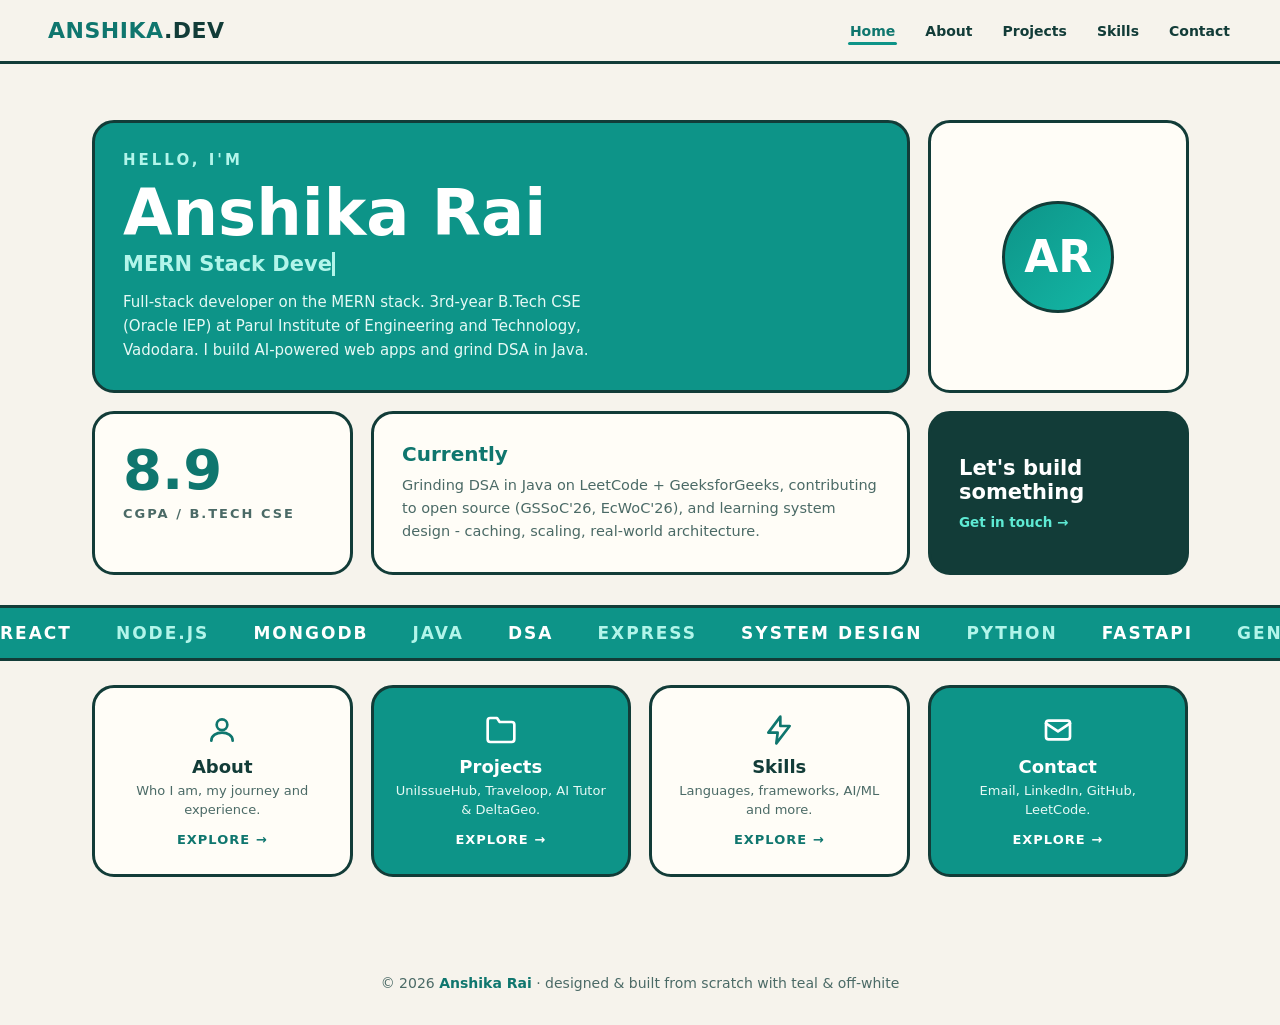
==== index.html @ 5244d3ee "Initial portfolio website" ====
<!DOCTYPE html>
<html lang="en">
<head>
<meta charset="UTF-8">
<meta name="viewport" content="width=device-width, initial-scale=1.0">
<title>Anshika Rai - Full-Stack Developer</title>
<link rel="stylesheet" href="css/style.css">
</head>
<body>
<header class="topbar">
  <a class="brand" href="index.html">ANSHIKA<span>.DEV</span></a>
  <nav>
      <a href="index.html" data-p="index">Home</a>
      <a href="about.html" data-p="about">About</a>
      <a href="projects.html" data-p="projects">Projects</a>
      <a href="skills.html" data-p="skills">Skills</a>
      <a href="contact.html" data-p="contact">Contact</a>
  </nav>
  <button class="burger" aria-label="Menu">☰</button>
</header>
<div class="mobile-nav">
      <a href="index.html" data-p="index">Home</a>
      <a href="about.html" data-p="about">About</a>
      <a href="projects.html" data-p="projects">Projects</a>
      <a href="skills.html" data-p="skills">Skills</a>
      <a href="contact.html" data-p="contact">Contact</a>
</div>
<script>document.querySelectorAll('[data-p="index"]').forEach(a=>a.classList.add('active'))</script>
<main class="bento">
  <div class="tile t-name">
    <div class="hello">HELLO, I'M</div>
    <h1>Anshika Rai</h1>
    <div class="typing"><span class="txt"></span><span class="cursor">|</span></div>
    <p>Full-stack developer on the MERN stack. 3rd-year B.Tech CSE (Oracle IEP) at Parul Institute of Engineering and Technology, Vadodara. I build AI-powered web apps and grind DSA in Java.</p>
  </div>
  <div class="tile t-photo"><div class="avatar">AR</div></div>
  <div class="tile t-cgpa"><div class="big">8.9</div><div class="lbl">CGPA / B.TECH CSE</div></div>
  <div class="tile t-edu"><h3>Currently</h3><p>Grinding DSA in Java on LeetCode + GeeksforGeeks, contributing to open source (GSSoC'26, EcWoC'26), and learning system design - caching, scaling, real-world architecture.</p></div>
  <div class="tile t-cta"><h3>Let's build something</h3><a href="contact.html">Get in touch &rarr;</a></div>
</main>
<div class="marquee-band"><div class="marquee">
<span>REACT</span><span>NODE.JS</span><span>MONGODB</span><span>JAVA</span><span>DSA</span><span>EXPRESS</span><span>SYSTEM DESIGN</span><span>PYTHON</span><span>FASTAPI</span><span>GENAI</span><span>ORACLE SQL</span><span>LANGCHAIN</span>
<span>REACT</span><span>NODE.JS</span><span>MONGODB</span><span>JAVA</span><span>DSA</span><span>EXPRESS</span><span>SYSTEM DESIGN</span><span>PYTHON</span><span>FASTAPI</span><span>GENAI</span><span>ORACLE SQL</span><span>LANGCHAIN</span>
</div></div>
<section class="explore" data-stagger>
  <a class="tile x-card" href="about.html"><div class="ic"><svg viewBox="0 0 24 24"><circle cx="12" cy="8" r="4"/><path d="M4 20c0-4 4-6 8-6s8 2 8 6"/></svg></div><h3>About</h3><p>Who I am, my journey and experience.</p><span class="go">EXPLORE &rarr;</span></a>
  <a class="tile x-card teal" href="projects.html"><div class="ic"><svg viewBox="0 0 24 24"><path d="M22 19a2 2 0 0 1-2 2H4a2 2 0 0 1-2-2V5a2 2 0 0 1 2-2h5l2 3h9a2 2 0 0 1 2 2z"/></svg></div><h3>Projects</h3><p>UniIssueHub, Traveloop, AI Tutor &amp; DeltaGeo.</p><span class="go">EXPLORE &rarr;</span></a>
  <a class="tile x-card" href="skills.html"><div class="ic"><svg viewBox="0 0 24 24"><polygon points="13 2 4 14 11 14 10 22 20 9 13 9 13 2"/></svg></div><h3>Skills</h3><p>Languages, frameworks, AI/ML and more.</p><span class="go">EXPLORE &rarr;</span></a>
  <a class="tile x-card teal" href="contact.html"><div class="ic"><svg viewBox="0 0 24 24"><rect x="3" y="5" width="18" height="14" rx="2"/><polyline points="3 7 12 13 21 7"/></svg></div><h3>Contact</h3><p>Email, LinkedIn, GitHub, LeetCode.</p><span class="go">EXPLORE &rarr;</span></a>
</section>
<footer>&copy; 2026 <b>Anshika Rai</b> &middot; designed &amp; built from scratch with teal &amp; off-white</footer>
<script src="js/main.js"></script>
</body>
</html>
---- css/style.css ----
:root{
  --off:#f6f3ec; --card:#fffdf7; --ink:#123c38; --muted:#4b6a66;
  --teal:#0d9488; --teal-deep:#0f766e; --teal-soft:#b2f5ea; --teal-mist:#e6f9f5;
}
*{margin:0;padding:0;box-sizing:border-box}
html{scroll-behavior:smooth}
body{font-family:'Segoe UI',system-ui,sans-serif;background:var(--off);color:var(--ink);overflow-x:hidden}
a{color:inherit}

/* ---------- shared chrome ---------- */
.topbar{display:flex;justify-content:space-between;align-items:center;padding:18px 48px;border-bottom:3px solid var(--ink);background:var(--off);position:sticky;top:0;z-index:50}
.brand{font-weight:900;font-size:22px;color:var(--teal-deep);letter-spacing:.5px;text-decoration:none}
.brand span{color:var(--ink)}
.topbar nav{display:flex;gap:26px;align-items:center}
.topbar nav a{color:var(--ink);text-decoration:none;font-weight:700;font-size:14px;position:relative;padding:4px 2px}
.topbar nav a::after{content:'';position:absolute;left:0;bottom:-2px;width:0;height:3px;background:var(--teal);border-radius:2px;transition:width .25s}
.topbar nav a:hover::after,.topbar nav a.active::after{width:100%}
.topbar nav a.active{color:var(--teal-deep)}
.burger{display:none;background:none;border:3px solid var(--ink);border-radius:12px;padding:6px 10px;font-size:18px;cursor:pointer;color:var(--ink);font-weight:900}
.mobile-nav{display:none;flex-direction:column;background:var(--off);border-bottom:3px solid var(--ink);padding:10px 24px 18px;gap:4px}
.mobile-nav a{text-decoration:none;font-weight:800;font-size:16px;padding:10px 4px;border-bottom:2px solid rgba(18,60,56,.12)}
.mobile-nav a.active{color:var(--teal-deep)}
.mobile-nav.open{display:flex}

/* ---------- hero strips (teal bg / white text) ---------- */
.strip{background:var(--teal);border-bottom:3px solid var(--ink);padding:70px 32px;text-align:center;position:relative;overflow:hidden}
.strip.off{background:var(--off)}
.strip h1{font-size:clamp(34px,5vw,58px);font-weight:900;color:#fff;line-height:1.05}
.strip.off h1{color:var(--teal-deep)}
.strip p{color:var(--teal-mist);max-width:640px;margin:14px auto 0;font-size:16px;line-height:1.6}
.strip.off p{color:var(--muted)}
.strip .blob{position:absolute;border-radius:50%;background:rgba(255,255,255,.14);animation:drift 9s ease-in-out infinite}
.strip .b1{width:150px;height:150px;top:-50px;left:-40px}
.strip .b2{width:90px;height:90px;bottom:-30px;right:8%;animation-delay:1.6s}
.strip .b3{width:60px;height:60px;top:22%;right:24%;animation-delay:3s}
@keyframes drift{0%,100%{transform:translateY(0) scale(1)}50%{transform:translateY(-16px) scale(1.07)}}

/* ---------- generic layout ---------- */
.wrap{max-width:1160px;margin:0 auto;padding:56px 32px}
.sec-head{display:flex;align-items:baseline;gap:18px;margin-bottom:28px}
.sec-head h2{font-size:clamp(26px,3.4vw,36px);font-weight:900;color:var(--teal-deep)}
.sec-head .rule{flex:1;height:3px;background:var(--ink);border-radius:2px}
.reveal{opacity:0;transform:translateY(34px);transition:opacity .7s,transform .7s}
.reveal.in{opacity:1;transform:none}

/* ---------- tiles / cards ---------- */
.tile{border:3px solid var(--ink);border-radius:22px;padding:28px;background:var(--card);position:relative;overflow:hidden;transition:transform .3s,box-shadow .3s}
.tile:hover{transform:translateY(-7px);box-shadow:9px 9px 0 var(--ink)}
.tile.teal{background:var(--teal);color:#fff}
.tile.teal:hover{box-shadow:9px 9px 0 var(--ink)}
.tile.dark{background:var(--ink);color:#fff}
.grid2{display:grid;grid-template-columns:1fr 1fr;gap:18px}
.grid3{display:grid;grid-template-columns:repeat(3,1fr);gap:18px}
.grid4{display:grid;grid-template-columns:repeat(4,1fr);gap:18px}

/* ---------- home bento ---------- */
.bento{max-width:1160px;margin:0 auto;padding:56px 32px 30px;display:grid;grid-template-columns:repeat(4,1fr);gap:18px}
.bento .tile{animation:pop .7s cubic-bezier(.2,.9,.3,1.2) both}
@keyframes pop{from{opacity:0;transform:translateY(30px) scale(.96)}to{opacity:1;transform:none}}
.t-name{grid-column:span 3;background:var(--teal);color:#fff;animation-delay:.05s}
.t-name .hello{font-size:15px;font-weight:800;letter-spacing:3px;color:var(--teal-soft)}
.t-name h1{font-size:clamp(38px,5vw,64px);font-weight:900;line-height:1.02;margin:12px 0 6px}
.t-name .typing{font-size:clamp(16px,2vw,21px);font-weight:800;color:var(--teal-soft);min-height:28px}
.t-name .typing .cursor{display:inline-block;width:3px;background:var(--teal-soft);animation:blink 1s steps(1) infinite;color:transparent}
@keyframes blink{50%{opacity:0}}
.t-name p{color:var(--teal-mist);font-size:15px;max-width:480px;line-height:1.6;margin-top:10px}
.t-photo{display:flex;align-items:center;justify-content:center;animation-delay:.12s}
.avatar{width:112px;height:112px;border-radius:50%;background:linear-gradient(135deg,var(--teal),#14b8a6);display:flex;align-items:center;justify-content:center;font-size:44px;font-weight:900;color:#fff;border:3px solid var(--ink);animation:bob 4s ease-in-out infinite}
@keyframes bob{0%,100%{transform:translateY(0)}50%{transform:translateY(-10px)}}
.t-cgpa{animation-delay:.18s}
.t-cgpa .big{font-size:56px;font-weight:900;color:var(--teal-deep);line-height:1}
.t-cgpa .lbl{font-weight:800;font-size:13px;letter-spacing:2px;color:var(--muted);margin-top:8px}
.t-edu{grid-column:span 2;animation-delay:.24s}
.t-edu h3{color:var(--teal-deep);font-size:20px;margin-bottom:8px}
.t-edu p{color:var(--muted);font-size:14.5px;line-height:1.6}
.t-cta{background:var(--ink);color:#fff;display:flex;flex-direction:column;justify-content:center;animation-delay:.3s}
.t-cta h3{font-size:21px;margin-bottom:10px}
.t-cta a{color:#5eead4;font-weight:800;text-decoration:none;font-size:13.5px;word-break:break-word}
.t-cta a:hover{text-decoration:underline}

/* explore tiles */
.explore{max-width:1160px;margin:0 auto;padding:24px 32px 64px;display:grid;grid-template-columns:repeat(4,1fr);gap:18px}
.x-card{text-decoration:none;text-align:center;padding:26px 18px}
.x-card .ic{font-size:30px}
.x-card h3{margin:10px 0 4px;font-size:18px}
.x-card p{font-size:13px;color:var(--muted);line-height:1.5}
.x-card.teal p{color:var(--teal-mist)}
.x-card .go{display:inline-block;margin-top:12px;font-weight:900;font-size:13px;letter-spacing:1px;color:var(--teal-deep)}
.x-card.teal .go{color:#fff}

/* ---------- marquee ---------- */
.marquee-band{background:var(--teal);border-top:3px solid var(--ink);border-bottom:3px solid var(--ink);overflow:hidden;padding:15px 0}
.marquee{display:flex;gap:44px;white-space:nowrap;animation:mscroll 20s linear infinite;width:max-content}
.marquee span{color:#fff;font-weight:900;font-size:17px;letter-spacing:2px}
.marquee span:nth-child(even){color:var(--teal-soft)}
@keyframes mscroll{to{transform:translateX(-50%)}}

/* ---------- about page ---------- */
.about-lead{display:grid;grid-template-columns:1.4fr 1fr;gap:18px}
.about-lead .tile p{font-size:15.5px;line-height:1.7;color:var(--muted)}
.about-lead .tile.teal p{color:var(--teal-mist)}
.fact{display:flex;justify-content:space-between;align-items:center;padding:10px 0;border-bottom:2px dashed rgba(255,255,255,.35);font-size:14.5px}
.fact:last-child{border-bottom:none}
.fact b{font-size:14px}
.xp{display:flex;flex-direction:column;gap:16px}
.xp-row{display:flex;gap:20px;align-items:flex-start}
.xp-row .badge{min-width:52px;height:52px;border-radius:16px;border:3px solid var(--ink);display:flex;align-items:center;justify-content:center;font-weight:900;font-size:19px;background:var(--teal);color:#fff;flex-shrink:0}
.xp-row.alt .badge{background:var(--ink)}
.xp-row h3{font-size:18.5px;margin-bottom:4px}
.xp-row .org{font-size:13px;font-weight:800;letter-spacing:1px;color:var(--teal-deep)}
.xp-row.alt .org{color:var(--teal-soft)}
.xp-row p{font-size:14px;line-height:1.6;color:var(--muted);margin-top:3px}
.xp-row.alt p{color:var(--teal-mist)}
.edu-grid{display:grid;grid-template-columns:1fr 1fr;gap:18px}
.edu-grid h3{font-size:20px;margin-bottom:6px}
.edu-grid .where{font-weight:800;font-size:13.5px;letter-spacing:.5px}
.edu-grid .meta{margin-top:8px;font-size:14px;line-height:1.6}
.cert-grid{display:grid;grid-template-columns:repeat(4,1fr);gap:16px}
.cert{padding:20px;text-align:left}
.cert .issuer{font-size:11.5px;font-weight:900;letter-spacing:2px;color:var(--teal-deep)}
.cert.teal .issuer{color:var(--teal-soft)}
.cert h4{font-size:15.5px;margin:8px 0 6px;line-height:1.35}
.cert .date{font-size:12.5px;font-weight:700;color:var(--muted)}
.cert.teal .date{color:var(--teal-mist)}

/* ---------- projects page ---------- */
.proj-list{display:flex;flex-direction:column;gap:26px}
.proj-card{display:grid;grid-template-columns:110px 1fr;gap:26px;padding:34px}
.proj-card .pnum{font-size:56px;font-weight:900;color:var(--teal);line-height:1;opacity:.9}
.proj-card.teal .pnum{color:var(--teal-soft)}
.proj-card h3{font-size:26px;margin-bottom:4px}
.proj-card .stack{font-size:13px;font-weight:800;letter-spacing:.5px;color:var(--teal-deep);margin-bottom:12px}
.proj-card.teal .stack{color:var(--teal-soft)}
.proj-card ul{list-style:none;display:flex;flex-direction:column;gap:7px;margin:10px 0 16px}
.proj-card li{font-size:14.5px;line-height:1.55;color:var(--muted);padding-left:20px;position:relative}
.proj-card.teal li{color:var(--teal-mist)}
.proj-card li::before{content:'▸';position:absolute;left:0;color:var(--teal)}
.proj-card.teal li::before{color:var(--teal-soft)}
.btn{display:inline-flex;align-items:center;gap:8px;background:var(--ink);color:#fff;text-decoration:none;font-weight:800;font-size:13.5px;padding:11px 20px;border-radius:999px;border:3px solid var(--ink);transition:transform .25s,box-shadow .25s}
.btn:hover{transform:translateY(-3px);box-shadow:5px 5px 0 rgba(18,60,56,.35)}
.proj-card.teal .btn{background:#fff;color:var(--teal-deep);border-color:#fff}
.tags{display:flex;gap:8px;flex-wrap:wrap;margin-top:14px}
.tag{font-size:11.5px;font-weight:800;padding:5px 12px;border-radius:999px;background:rgba(13,148,136,.12);color:var(--teal-deep)}
.proj-card.teal .tag{background:rgba(255,255,255,.2);color:#fff}

/* ---------- skills page ---------- */
.skill-grid{display:grid;grid-template-columns:repeat(3,1fr);gap:18px}
.skill-card h3{font-size:19px;margin-bottom:4px}
.skill-card .sub{font-size:12px;font-weight:800;letter-spacing:2px;color:var(--teal-deep);margin-bottom:14px}
.skill-card.teal .sub{color:var(--teal-soft)}
.chips{display:flex;gap:8px;flex-wrap:wrap}
.chip{font-size:13px;font-weight:800;padding:7px 14px;border-radius:999px;border:2.5px solid var(--ink);background:var(--off);color:var(--ink);transition:transform .2s,background .2s,color .2s}
.chip:hover{transform:translateY(-3px) rotate(-1deg);background:var(--teal);color:#fff;border-color:var(--teal)}
.skill-card.teal .chip{border-color:#fff;background:transparent;color:#fff}
.skill-card.teal .chip:hover{background:#fff;color:var(--teal-deep)}

/* ---------- contact page ---------- */
.contact-grid{display:grid;grid-template-columns:repeat(3,1fr);gap:18px}
.c-card{text-decoration:none;text-align:center;padding:30px 20px;display:block}
.c-card .ic{font-size:32px}
.c-card h3{margin:10px 0 4px;font-size:17px}
.c-card p{font-size:13px;color:var(--muted);word-break:break-word;line-height:1.5}
.c-card.teal p{color:var(--teal-mist)}
.c-card .go{display:inline-block;margin-top:12px;font-weight:900;font-size:13px;letter-spacing:1px;color:var(--teal-deep)}
.c-card.teal .go{color:#fff}

footer{text-align:center;padding:34px 20px;color:var(--muted);font-size:14px}
footer b{color:var(--teal-deep)}

/* ---------- responsive ---------- */
@media(max-width:900px){
  .topbar{padding:14px 22px}
  .topbar nav{display:none}
  .burger{display:block}
  .bento,.explore{grid-template-columns:repeat(2,1fr);padding-left:20px;padding-right:20px}
  .t-name,.t-edu{grid-column:span 2}
  .wrap{padding:44px 20px}
  .grid2,.grid3,.grid4,.edu-grid,.skill-grid,.contact-grid,.about-lead{grid-template-columns:1fr}
  .cert-grid{grid-template-columns:repeat(2,1fr)}
  .proj-card{grid-template-columns:1fr;padding:26px;gap:12px}
  .strip{padding:56px 20px}
}
@media(max-width:480px){
  .bento,.explore{grid-template-columns:1fr}
  .t-name,.t-edu{grid-column:span 1}
  .cert-grid{grid-template-columns:1fr}
}

/* svg icons */
.ic{color:var(--teal-deep);display:flex;justify-content:center}
.ic svg{width:32px;height:32px;stroke:currentColor;fill:none;stroke-width:2;stroke-linecap:round;stroke-linejoin:round}
.tile.teal .ic{color:#fff}
.tile.dark .ic{color:#5eead4}
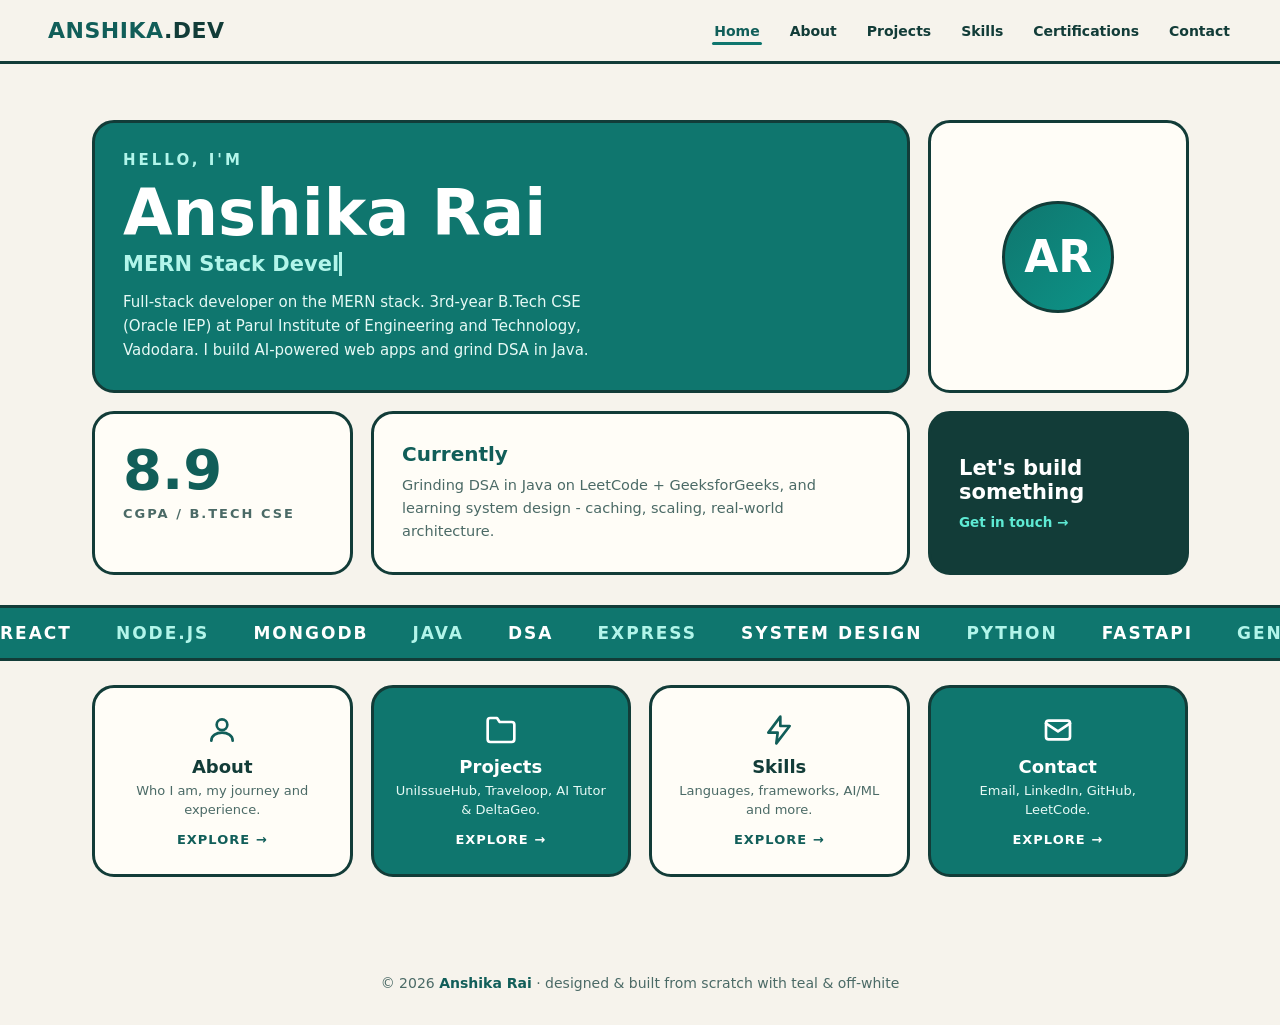
==== commit 6d77dc34: "Portfolio website with certifications page" ====
--- a/index.html
+++ b/index.html
@@ -14,6 +14,7 @@
       <a href="about.html" data-p="about">About</a>
       <a href="projects.html" data-p="projects">Projects</a>
       <a href="skills.html" data-p="skills">Skills</a>
+      <a href="certifications.html" data-p="certifications">Certifications</a>
       <a href="contact.html" data-p="contact">Contact</a>
   </nav>
   <button class="burger" aria-label="Menu">☰</button>
@@ -23,6 +24,7 @@
       <a href="about.html" data-p="about">About</a>
       <a href="projects.html" data-p="projects">Projects</a>
       <a href="skills.html" data-p="skills">Skills</a>
+      <a href="certifications.html" data-p="certifications">Certifications</a>
       <a href="contact.html" data-p="contact">Contact</a>
 </div>
 <script>document.querySelectorAll('[data-p="index"]').forEach(a=>a.classList.add('active'))</script>
@@ -35,7 +37,7 @@
   </div>
   <div class="tile t-photo"><div class="avatar">AR</div></div>
   <div class="tile t-cgpa"><div class="big">8.9</div><div class="lbl">CGPA / B.TECH CSE</div></div>
-  <div class="tile t-edu"><h3>Currently</h3><p>Grinding DSA in Java on LeetCode + GeeksforGeeks, contributing to open source (GSSoC'26, EcWoC'26), and learning system design - caching, scaling, real-world architecture.</p></div>
+  <div class="tile t-edu"><h3>Currently</h3><p>Grinding DSA in Java on LeetCode + GeeksforGeeks, and learning system design - caching, scaling, real-world architecture.</p></div>
   <div class="tile t-cta"><h3>Let's build something</h3><a href="contact.html">Get in touch &rarr;</a></div>
 </main>
 <div class="marquee-band"><div class="marquee">
--- a/css/style.css
+++ b/css/style.css
@@ -1,6 +1,6 @@
 :root{
   --off:#f6f3ec; --card:#fffdf7; --ink:#123c38; --muted:#4b6a66;
-  --teal:#0d9488; --teal-deep:#0f766e; --teal-soft:#b2f5ea; --teal-mist:#e6f9f5;
+  --teal:#0f766e; --teal-deep:#115e59; --teal-soft:#b2f5ea; --teal-mist:#e6f9f5;
 }
 *{margin:0;padding:0;box-sizing:border-box}
 html{scroll-behavior:smooth}
@@ -65,7 +65,7 @@
 @keyframes blink{50%{opacity:0}}
 .t-name p{color:var(--teal-mist);font-size:15px;max-width:480px;line-height:1.6;margin-top:10px}
 .t-photo{display:flex;align-items:center;justify-content:center;animation-delay:.12s}
-.avatar{width:112px;height:112px;border-radius:50%;background:linear-gradient(135deg,var(--teal),#14b8a6);display:flex;align-items:center;justify-content:center;font-size:44px;font-weight:900;color:#fff;border:3px solid var(--ink);animation:bob 4s ease-in-out infinite}
+.avatar{width:112px;height:112px;border-radius:50%;background:linear-gradient(135deg,var(--teal),#0d9488);display:flex;align-items:center;justify-content:center;font-size:44px;font-weight:900;color:#fff;border:3px solid var(--ink);animation:bob 4s ease-in-out infinite}
 @keyframes bob{0%,100%{transform:translateY(0)}50%{transform:translateY(-10px)}}
 .t-cgpa{animation-delay:.18s}
 .t-cgpa .big{font-size:56px;font-weight:900;color:var(--teal-deep);line-height:1}
@@ -140,7 +140,7 @@
 .btn:hover{transform:translateY(-3px);box-shadow:5px 5px 0 rgba(18,60,56,.35)}
 .proj-card.teal .btn{background:#fff;color:var(--teal-deep);border-color:#fff}
 .tags{display:flex;gap:8px;flex-wrap:wrap;margin-top:14px}
-.tag{font-size:11.5px;font-weight:800;padding:5px 12px;border-radius:999px;background:rgba(13,148,136,.12);color:var(--teal-deep)}
+.tag{font-size:11.5px;font-weight:800;padding:5px 12px;border-radius:999px;background:rgba(15,118,110,.12);color:var(--teal-deep)}
 .proj-card.teal .tag{background:rgba(255,255,255,.2);color:#fff}
 
 /* ---------- skills page ---------- */
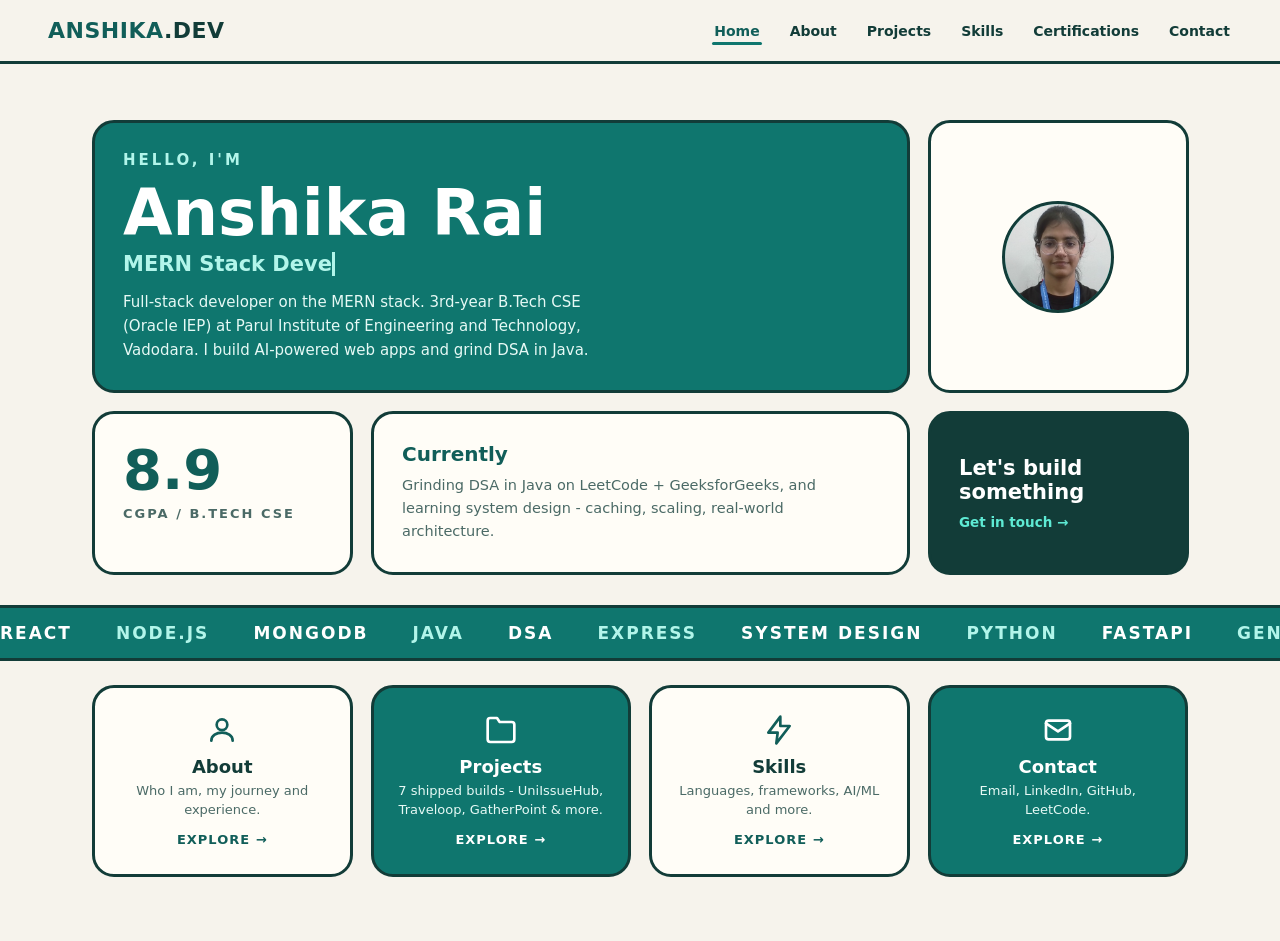
==== commit ef575268: "Portfolio website complete" ====
--- a/index.html
+++ b/index.html
@@ -35,7 +35,7 @@
     <div class="typing"><span class="txt"></span><span class="cursor">|</span></div>
     <p>Full-stack developer on the MERN stack. 3rd-year B.Tech CSE (Oracle IEP) at Parul Institute of Engineering and Technology, Vadodara. I build AI-powered web apps and grind DSA in Java.</p>
   </div>
-  <div class="tile t-photo"><div class="avatar">AR</div></div>
+  <div class="tile t-photo"><img class="avatar" src="profile.jpg" alt="Anshika Rai"></div>
   <div class="tile t-cgpa"><div class="big">8.9</div><div class="lbl">CGPA / B.TECH CSE</div></div>
   <div class="tile t-edu"><h3>Currently</h3><p>Grinding DSA in Java on LeetCode + GeeksforGeeks, and learning system design - caching, scaling, real-world architecture.</p></div>
   <div class="tile t-cta"><h3>Let's build something</h3><a href="contact.html">Get in touch &rarr;</a></div>
@@ -46,11 +46,10 @@
 </div></div>
 <section class="explore" data-stagger>
   <a class="tile x-card" href="about.html"><div class="ic"><svg viewBox="0 0 24 24"><circle cx="12" cy="8" r="4"/><path d="M4 20c0-4 4-6 8-6s8 2 8 6"/></svg></div><h3>About</h3><p>Who I am, my journey and experience.</p><span class="go">EXPLORE &rarr;</span></a>
-  <a class="tile x-card teal" href="projects.html"><div class="ic"><svg viewBox="0 0 24 24"><path d="M22 19a2 2 0 0 1-2 2H4a2 2 0 0 1-2-2V5a2 2 0 0 1 2-2h5l2 3h9a2 2 0 0 1 2 2z"/></svg></div><h3>Projects</h3><p>UniIssueHub, Traveloop, AI Tutor &amp; DeltaGeo.</p><span class="go">EXPLORE &rarr;</span></a>
+  <a class="tile x-card teal" href="projects.html"><div class="ic"><svg viewBox="0 0 24 24"><path d="M22 19a2 2 0 0 1-2 2H4a2 2 0 0 1-2-2V5a2 2 0 0 1 2-2h5l2 3h9a2 2 0 0 1 2 2z"/></svg></div><h3>Projects</h3><p>7 shipped builds - UniIssueHub, Traveloop, GatherPoint &amp; more.</p><span class="go">EXPLORE &rarr;</span></a>
   <a class="tile x-card" href="skills.html"><div class="ic"><svg viewBox="0 0 24 24"><polygon points="13 2 4 14 11 14 10 22 20 9 13 9 13 2"/></svg></div><h3>Skills</h3><p>Languages, frameworks, AI/ML and more.</p><span class="go">EXPLORE &rarr;</span></a>
   <a class="tile x-card teal" href="contact.html"><div class="ic"><svg viewBox="0 0 24 24"><rect x="3" y="5" width="18" height="14" rx="2"/><polyline points="3 7 12 13 21 7"/></svg></div><h3>Contact</h3><p>Email, LinkedIn, GitHub, LeetCode.</p><span class="go">EXPLORE &rarr;</span></a>
 </section>
-<footer>&copy; 2026 <b>Anshika Rai</b> &middot; designed &amp; built from scratch with teal &amp; off-white</footer>
 <script src="js/main.js"></script>
 </body>
 </html>
--- a/css/style.css
+++ b/css/style.css
@@ -65,7 +65,7 @@
 @keyframes blink{50%{opacity:0}}
 .t-name p{color:var(--teal-mist);font-size:15px;max-width:480px;line-height:1.6;margin-top:10px}
 .t-photo{display:flex;align-items:center;justify-content:center;animation-delay:.12s}
-.avatar{width:112px;height:112px;border-radius:50%;background:linear-gradient(135deg,var(--teal),#0d9488);display:flex;align-items:center;justify-content:center;font-size:44px;font-weight:900;color:#fff;border:3px solid var(--ink);animation:bob 4s ease-in-out infinite}
+.avatar{width:112px;height:112px;border-radius:50%;object-fit:cover;object-position:center 20%;background:linear-gradient(135deg,var(--teal),#0d9488);border:3px solid var(--ink);animation:bob 4s ease-in-out infinite}
 @keyframes bob{0%,100%{transform:translateY(0)}50%{transform:translateY(-10px)}}
 .t-cgpa{animation-delay:.18s}
 .t-cgpa .big{font-size:56px;font-weight:900;color:var(--teal-deep);line-height:1}
@@ -191,3 +191,7 @@
 .ic svg{width:32px;height:32px;stroke:currentColor;fill:none;stroke-width:2;stroke-linecap:round;stroke-linejoin:round}
 .tile.teal .ic{color:#fff}
 .tile.dark .ic{color:#5eead4}
+
+/* secondary ghost button (e.g. GitHub next to View Live) */
+.btn.ghost{background:transparent;color:var(--ink);border-color:var(--ink);margin-left:10px}
+.proj-card.teal .btn.ghost{background:transparent;color:#fff;border-color:#fff}
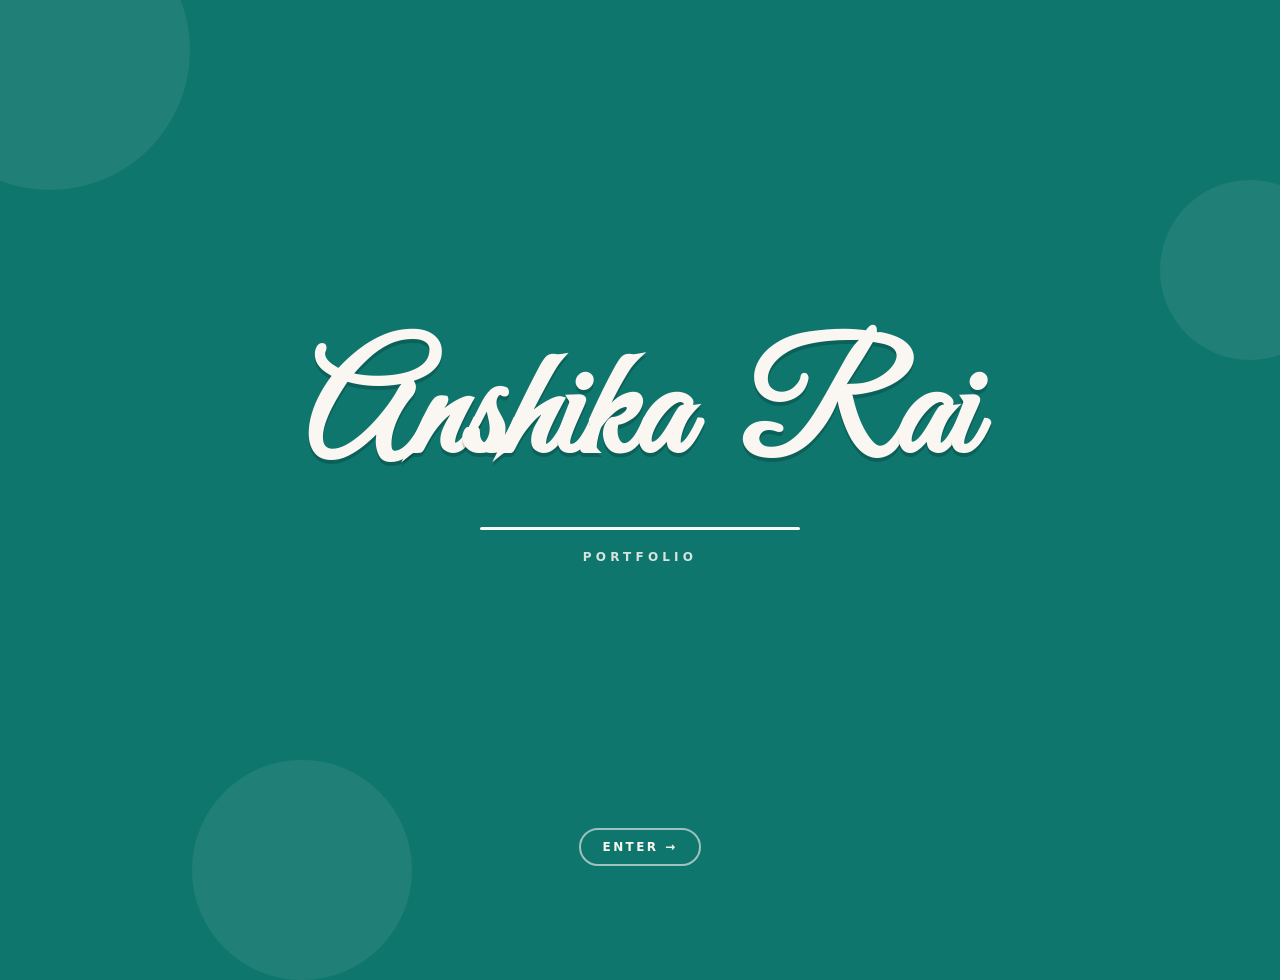
==== commit 7e576c96: "Portfolio website complete with landing page" ====
--- a/index.html
+++ b/index.html
@@ -3,53 +3,72 @@
 <head>
 <meta charset="UTF-8">
 <meta name="viewport" content="width=device-width, initial-scale=1.0">
-<title>Anshika Rai - Full-Stack Developer</title>
-<link rel="stylesheet" href="css/style.css">
+<title>Anshika Rai</title>
+<link rel="preconnect" href="https://fonts.googleapis.com">
+<link rel="preconnect" href="https://fonts.gstatic.com" crossorigin>
+<link href="https://fonts.googleapis.com/css2?family=Great+Vibes&display=swap" rel="stylesheet">
+<style>
+  :root{--teal:#0f766e;--teal-deep:#115e59;--offwhite:#faf7f2}
+  *{margin:0;padding:0;box-sizing:border-box}
+  html,body{height:100%}
+  body{
+    background:var(--teal);color:var(--offwhite);overflow:hidden;
+    display:flex;flex-direction:column;align-items:center;justify-content:center;
+    font-family:'Great Vibes',cursive;
+  }
+  .blob{position:absolute;border-radius:50%;background:rgba(255,255,255,.07)}
+  .b1{width:280px;height:280px;top:-90px;left:-90px}
+  .b2{width:180px;height:180px;top:20%;right:-60px}
+  .b3{width:220px;height:220px;bottom:-80px;left:15%}
+  .name{
+    font-size:clamp(64px,14vw,150px);line-height:1.1;text-align:center;
+    padding:0 20px;text-shadow:0 4px 0 rgba(0,0,0,.18);
+  }
+  .name span{display:inline-block;opacity:0;transform:translateY(40px) rotate(6deg) scale(.8);animation:rise .7s cubic-bezier(.2,.9,.3,1.2) forwards}
+  .name span.space{width:.35em}
+  @keyframes rise{to{opacity:1;transform:translateY(0) rotate(0) scale(1)}}
+  .rule{
+    width:0;height:3px;background:var(--offwhite);margin-top:26px;border-radius:2px;
+    animation:grow .8s ease .9s forwards;
+  }
+  @keyframes grow{to{width:min(320px,60vw)}}
+  .sub{
+    font-family:system-ui,-apple-system,'Segoe UI',sans-serif;font-size:12px;font-weight:700;
+    letter-spacing:.35em;text-transform:uppercase;margin-top:20px;opacity:0;
+    animation:fade .6s ease 1.4s forwards;color:rgba(250,247,242,.85);
+  }
+  @keyframes fade{to{opacity:1}}
+  .skip{
+    position:absolute;bottom:34px;font-family:system-ui,-apple-system,'Segoe UI',sans-serif;
+    font-size:12px;font-weight:700;letter-spacing:.2em;text-transform:uppercase;
+    color:var(--offwhite);text-decoration:none;opacity:0;animation:fade .6s ease 1.6s forwards;
+    border:2px solid rgba(250,247,242,.6);padding:10px 22px;border-radius:999px;
+  }
+  .skip:hover{background:var(--offwhite);color:var(--teal-deep)}
+</style>
 </head>
 <body>
-<header class="topbar">
-  <a class="brand" href="index.html">ANSHIKA<span>.DEV</span></a>
-  <nav>
-      <a href="index.html" data-p="index">Home</a>
-      <a href="about.html" data-p="about">About</a>
-      <a href="projects.html" data-p="projects">Projects</a>
-      <a href="skills.html" data-p="skills">Skills</a>
-      <a href="certifications.html" data-p="certifications">Certifications</a>
-      <a href="contact.html" data-p="contact">Contact</a>
-  </nav>
-  <button class="burger" aria-label="Menu">☰</button>
-</header>
-<div class="mobile-nav">
-      <a href="index.html" data-p="index">Home</a>
-      <a href="about.html" data-p="about">About</a>
-      <a href="projects.html" data-p="projects">Projects</a>
-      <a href="skills.html" data-p="skills">Skills</a>
-      <a href="certifications.html" data-p="certifications">Certifications</a>
-      <a href="contact.html" data-p="contact">Contact</a>
-</div>
-<script>document.querySelectorAll('[data-p="index"]').forEach(a=>a.classList.add('active'))</script>
-<main class="bento">
-  <div class="tile t-name">
-    <div class="hello">HELLO, I'M</div>
-    <h1>Anshika Rai</h1>
-    <div class="typing"><span class="txt"></span><span class="cursor">|</span></div>
-    <p>Full-stack developer on the MERN stack. 3rd-year B.Tech CSE (Oracle IEP) at Parul Institute of Engineering and Technology, Vadodara. I build AI-powered web apps and grind DSA in Java.</p>
-  </div>
-  <div class="tile t-photo"><img class="avatar" src="profile.jpg" alt="Anshika Rai"></div>
-  <div class="tile t-cgpa"><div class="big">8.9</div><div class="lbl">CGPA / B.TECH CSE</div></div>
-  <div class="tile t-edu"><h3>Currently</h3><p>Grinding DSA in Java on LeetCode + GeeksforGeeks, and learning system design - caching, scaling, real-world architecture.</p></div>
-  <div class="tile t-cta"><h3>Let's build something</h3><a href="contact.html">Get in touch &rarr;</a></div>
-</main>
-<div class="marquee-band"><div class="marquee">
-<span>REACT</span><span>NODE.JS</span><span>MONGODB</span><span>JAVA</span><span>DSA</span><span>EXPRESS</span><span>SYSTEM DESIGN</span><span>PYTHON</span><span>FASTAPI</span><span>GENAI</span><span>ORACLE SQL</span><span>LANGCHAIN</span>
-<span>REACT</span><span>NODE.JS</span><span>MONGODB</span><span>JAVA</span><span>DSA</span><span>EXPRESS</span><span>SYSTEM DESIGN</span><span>PYTHON</span><span>FASTAPI</span><span>GENAI</span><span>ORACLE SQL</span><span>LANGCHAIN</span>
-</div></div>
-<section class="explore" data-stagger>
-  <a class="tile x-card" href="about.html"><div class="ic"><svg viewBox="0 0 24 24"><circle cx="12" cy="8" r="4"/><path d="M4 20c0-4 4-6 8-6s8 2 8 6"/></svg></div><h3>About</h3><p>Who I am, my journey and experience.</p><span class="go">EXPLORE &rarr;</span></a>
-  <a class="tile x-card teal" href="projects.html"><div class="ic"><svg viewBox="0 0 24 24"><path d="M22 19a2 2 0 0 1-2 2H4a2 2 0 0 1-2-2V5a2 2 0 0 1 2-2h5l2 3h9a2 2 0 0 1 2 2z"/></svg></div><h3>Projects</h3><p>7 shipped builds - UniIssueHub, Traveloop, GatherPoint &amp; more.</p><span class="go">EXPLORE &rarr;</span></a>
-  <a class="tile x-card" href="skills.html"><div class="ic"><svg viewBox="0 0 24 24"><polygon points="13 2 4 14 11 14 10 22 20 9 13 9 13 2"/></svg></div><h3>Skills</h3><p>Languages, frameworks, AI/ML and more.</p><span class="go">EXPLORE &rarr;</span></a>
-  <a class="tile x-card teal" href="contact.html"><div class="ic"><svg viewBox="0 0 24 24"><rect x="3" y="5" width="18" height="14" rx="2"/><polyline points="3 7 12 13 21 7"/></svg></div><h3>Contact</h3><p>Email, LinkedIn, GitHub, LeetCode.</p><span class="go">EXPLORE &rarr;</span></a>
-</section>
-<script src="js/main.js"></script>
+  <div class="blob b1"></div><div class="blob b2"></div><div class="blob b3"></div>
+  <h1 class="name" id="name" aria-label="Anshika Rai"></h1>
+  <div class="rule"></div>
+  <div class="sub">Portfolio</div>
+  <a class="skip" href="home.html">Enter →</a>
+<script>
+  const text = 'Anshika Rai';
+  const el = document.getElementById('name');
+  [...text].forEach((ch, i) => {
+    const s = document.createElement('span');
+    if (ch === ' ') { s.className = 'space'; s.innerHTML = '&nbsp;'; }
+    else { s.textContent = ch; s.style.animationDelay = (0.12 + i * 0.07) + 's'; }
+    el.appendChild(s);
+  });
+  const GO = 'home.html';
+  // Returning visitors in this tab session skip the splash.
+  if (sessionStorage.getItem('splashed')) { location.replace(GO); }
+  else {
+    sessionStorage.setItem('splashed', '1');
+    setTimeout(() => location.replace(GO), 3000);
+  }
+</script>
 </body>
 </html>
